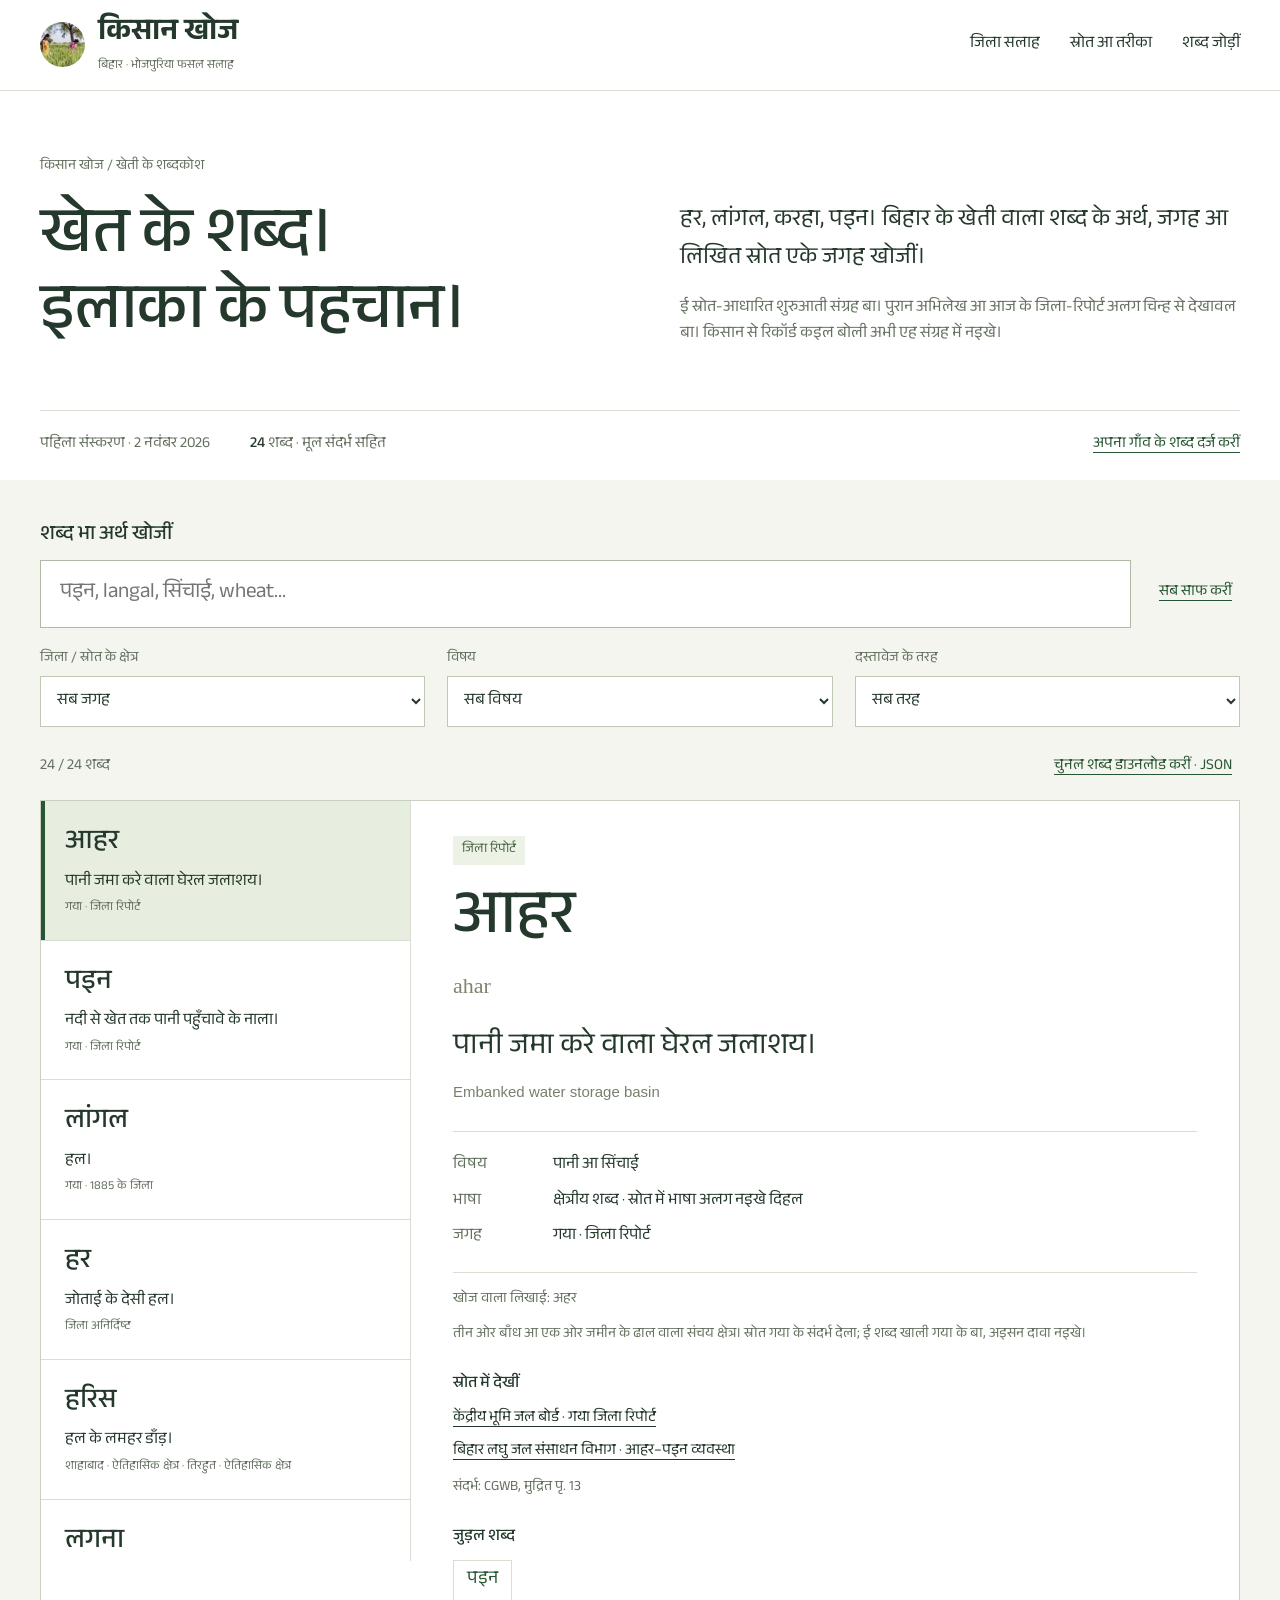
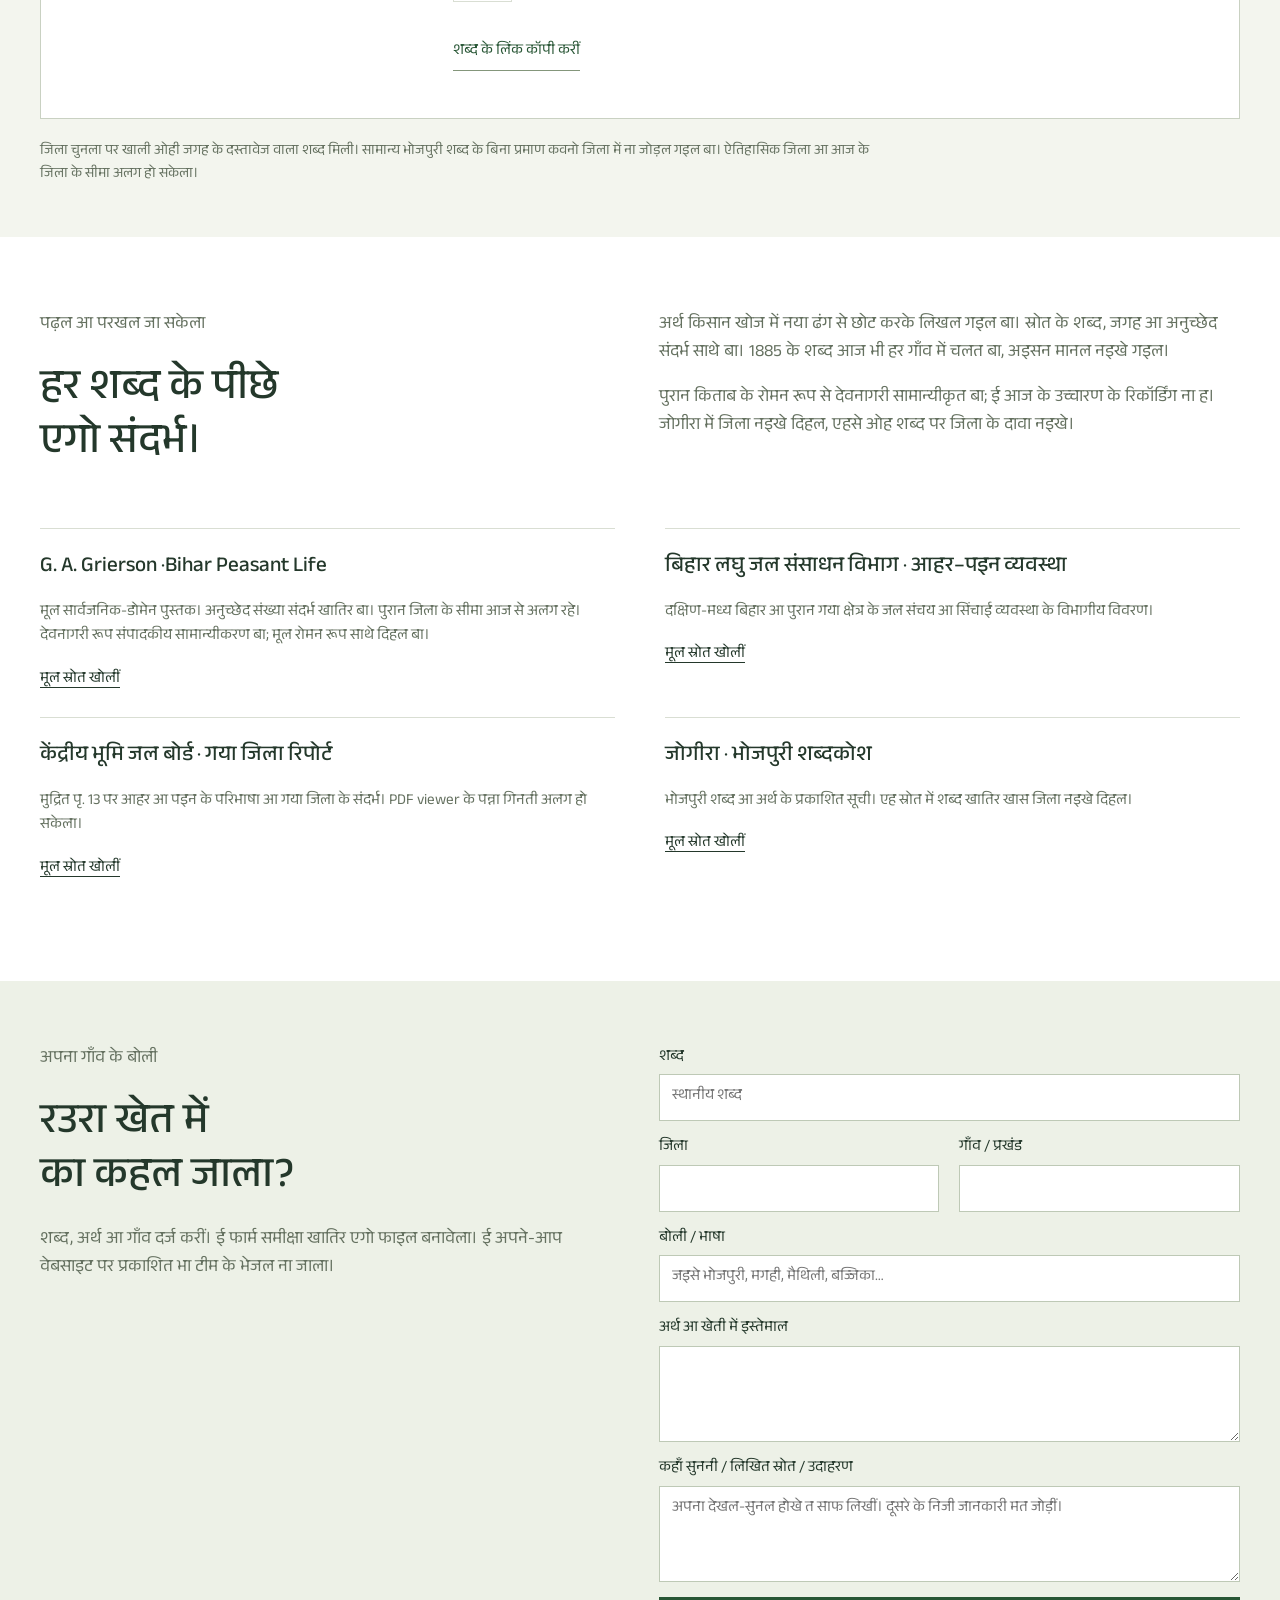
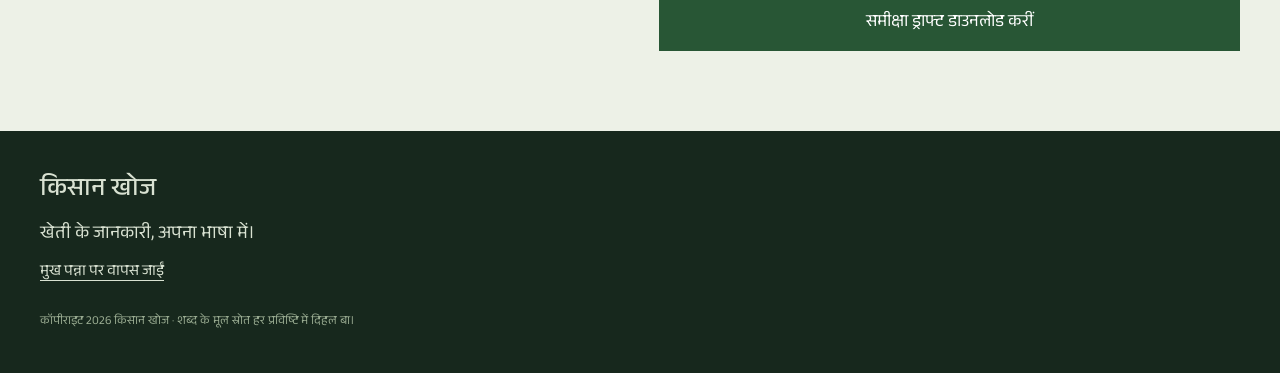
==== github-pages/dictionary.html @ ed2d0105 "Add sourced Bihar agricultural dictionary with district filters" ====
<!doctype html>
<html lang="bho">
<head>
  <meta charset="utf-8"><meta name="viewport" content="width=device-width, initial-scale=1">
  <title>खेती के शब्दकोश | किसान खोज</title>
  <meta name="description" content="बिहार के खेती वाला क्षेत्रीय शब्द। गया, पटना, सारण आ ऐतिहासिक क्षेत्र के स्रोत सहित शब्द, अर्थ आ संदर्भ खोजीं।">
  <link rel="canonical" href="https://kisankhoj.com/dictionary.html">
  <meta name="theme-color" content="#285635">
  <link rel="preconnect" href="https://fonts.googleapis.com"><link rel="preconnect" href="https://fonts.gstatic.com" crossorigin>
  <link href="https://fonts.googleapis.com/css2?family=Anek+Devanagari:wght@400;500;600;700&display=swap" rel="stylesheet">
  <link rel="stylesheet" href="dictionary.css">
  <script defer src="dictionary-data.js"></script><script defer src="dictionary.js"></script>
</head>
<body>
  <a class="skip" href="#dictionary-search">शब्द खोज पर जाईं</a>
  <header><div class="wrap header-inner"><a class="brand" href="index.html"><img src="assets/brand/finding-farmers-logo.jpg" alt=""><span>किसान खोज<small>बिहार · भोजपुरिया फसल सलाह</small></span></a><nav aria-label="मुख्य नेविगेशन"><a href="index.html#model">जिला सलाह</a><a href="#sources">स्रोत आ तरीका</a><a href="#contribute">शब्द जोड़ीं</a></nav></div></header>
  <main>
    <section class="intro wrap"><p class="eyebrow">किसान खोज / खेती के शब्दकोश</p><div class="intro-grid"><h1>खेत के शब्द।<br>इलाका के पहचान।</h1><div><p class="lead">हर, लांगल, करहा, पइन। बिहार के खेती वाला शब्द के अर्थ, जगह आ लिखित स्रोत एके जगह खोजीं।</p><p>ई स्रोत-आधारित शुरुआती संग्रह बा। पुरान अभिलेख आ आज के जिला-रिपोर्ट अलग चिन्ह से देखावल बा। किसान से रिकॉर्ड कइल बोली अभी एह संग्रह में नइखे।</p></div></div><div class="edition"><span>पहिला संस्करण · 2 नवंबर 2026</span><span><b id="total-entries">24</b> शब्द · मूल संदर्भ सहित</span><a href="#contribute">अपना गाँव के शब्द दर्ज करीं</a></div></section>
    <section class="dictionary-area" id="browse"><div class="wrap">
      <form id="filters" role="search"><label class="search-label" for="dictionary-search">शब्द भा अर्थ खोजीं</label><div class="search-row"><input type="search" id="dictionary-search" placeholder="पइन, langal, सिंचाई, wheat…" autocomplete="off"><button type="reset" class="quiet">सब साफ करीं</button></div><div class="filter-row"><label>जिला / स्रोत के क्षेत्र<select id="place-filter"><option value="">सब जगह</option></select></label><label>विषय<select id="category-filter"><option value="">सब विषय</option></select></label><label>दस्तावेज के तरह<select id="evidence-filter"><option value="">सब तरह</option><option value="documented">जिला रिपोर्ट</option><option value="historical">ऐतिहासिक अभिलेख · 1885</option><option value="lexicon">भोजपुरी शब्दकोश · जिला अनिर्दिष्ट</option></select></label></div></form>
      <div class="results-toolbar"><p id="result-count" role="status" aria-live="polite"></p><button id="export" class="quiet" type="button">चुनल शब्द डाउनलोड करीं · JSON</button></div>
      <div class="dictionary-layout"><div class="word-index"><h2 class="sr-only">शब्द सूची</h2><div id="word-list"></div></div><article class="entry-detail" id="entry-detail" aria-label="चुनल शब्द के जानकारी"></article></div>
      <p class="coverage-note">जिला चुनला पर खाली ओही जगह के दस्तावेज वाला शब्द मिली। सामान्य भोजपुरी शब्द के बिना प्रमाण कवनो जिला में ना जोड़ल गइल बा। ऐतिहासिक जिला आ आज के जिला के सीमा अलग हो सकेला।</p>
      <noscript><p>शब्द खोज खातिर JavaScript चालू करीं। <a href="dictionary-data.js">पूरा स्रोत सहित शब्द डेटा</a> अलग से उपलब्ध बा।</p></noscript>
    </div></section>
    <section class="wrap sources-section" id="sources"><div class="section-grid"><div><p class="eyebrow">पढ़ल आ परखल जा सकेला</p><h2>हर शब्द के पीछे<br>एगो संदर्भ।</h2></div><div><p>अर्थ किसान खोज में नया ढंग से छोट करके लिखल गइल बा। स्रोत के शब्द, जगह आ अनुच्छेद संदर्भ साथे बा। 1885 के शब्द आज भी हर गाँव में चलत बा, अइसन मानल नइखे गइल।</p><p>पुरान किताब के रोमन रूप से देवनागरी सामान्यीकृत बा; ई आज के उच्चारण के रिकॉर्डिंग ना ह। जोगीरा में जिला नइखे दिहल, एहसे ओह शब्द पर जिला के दावा नइखे।</p></div></div><div id="source-list"></div></section>
    <section class="contribution" id="contribute"><div class="wrap section-grid"><div><p class="eyebrow">अपना गाँव के बोली</p><h2>रउरा खेत में<br>का कहल जाला?</h2><p>शब्द, अर्थ आ गाँव दर्ज करीं। ई फार्म समीक्षा खातिर एगो फाइल बनावेला। ई अपने-आप वेबसाइट पर प्रकाशित भा टीम के भेजल ना जाला।</p></div><form id="contribution-form"><label>शब्द<input name="word" required maxlength="80" placeholder="स्थानीय शब्द"></label><div class="two-fields"><label>जिला<input name="district" required maxlength="80"></label><label>गाँव / प्रखंड<input name="village" required maxlength="120"></label></div><label>बोली / भाषा<input name="language" required maxlength="80" placeholder="जइसे भोजपुरी, मगही, मैथिली, बज्जिका…"></label><label>अर्थ आ खेती में इस्तेमाल<textarea name="meaning" required maxlength="1200" rows="3"></textarea></label><label>कहाँ सुननी / लिखित स्रोत / उदाहरण<textarea name="evidence" required maxlength="1600" rows="3" placeholder="अपना देखल-सुनल होखे त साफ लिखीं। दूसरे के निजी जानकारी मत जोड़ीं।"></textarea></label><button type="submit">समीक्षा ड्राफ्ट डाउनलोड करीं</button><p id="contribution-status" role="status"></p></form></div></section>
  </main>
  <footer><div class="wrap"><b>किसान खोज</b><p>खेती के जानकारी, अपना भाषा में।</p><a href="index.html">मुख पन्ना पर वापस जाईं</a><small>कॉपीराइट 2026 किसान खोज · शब्द के मूल स्रोत हर प्रविष्टि में दिहल बा।</small></div></footer>
</body></html>
---- github-pages/dictionary.css ----
:root{--green:#285635;--ink:#24382b;--muted:#657160;--line:#d9ded3;--paper:#f3f5ee;font-family:'Anek Devanagari',sans-serif;color:var(--ink);font-size:18px}*{box-sizing:border-box}body{margin:0;background:#fff;line-height:1.65}a{color:inherit;text-underline-offset:5px}button,input,select,textarea{font:inherit}button{cursor:pointer}button:disabled{opacity:.4;cursor:default}a:focus-visible,button:focus-visible,input:focus-visible,select:focus-visible,textarea:focus-visible{outline:3px solid #bd873e;outline-offset:3px}.wrap{width:min(1240px,calc(100% - 80px));margin:auto}header{border-bottom:1px solid var(--line);background:#fff}.header-inner{display:flex;align-items:center;justify-content:space-between;gap:25px;min-height:90px}.brand{display:flex;align-items:center;gap:13px;text-decoration:none;font-weight:650;font-size:30px;line-height:1.2}.brand img{width:45px;height:45px;object-fit:cover;border-radius:50%}.brand small{display:block;font-weight:400;font-size:12px;margin-top:6px;color:var(--muted)}header nav{display:flex;gap:30px;font-size:16px}header nav a{text-decoration:none}.skip{position:absolute;top:-100px;left:20px;background:#fff;padding:10px;z-index:100}.skip:focus{top:5px}.intro{padding:65px 0 0}.eyebrow{font-size:14px;color:var(--muted);margin:0 0 24px}h1,h2,h3,p{overflow-wrap:anywhere}h1{font-size:clamp(42px,5vw,66px);line-height:1.18;font-weight:500;margin:0;letter-spacing:-.02em}.intro-grid{display:grid;grid-template-columns:1fr 1fr;gap:80px}.intro-grid .lead{font-size:23px;color:var(--ink);margin:0 0 17px}.intro-grid p{color:var(--muted);font-size:16px}.edition{display:flex;align-items:center;gap:40px;border-top:1px solid var(--line);margin-top:45px;padding:22px 0;font-size:15px;color:var(--muted)}.edition a{margin-left:auto;color:var(--green)}.edition b{font-weight:500;color:var(--ink)}.dictionary-area{background:var(--paper);padding:40px 0 50px}.search-label{display:block;font-weight:500;font-size:20px;margin-bottom:7px}.search-row{display:flex;gap:20px}.search-row input{flex:1;min-width:0;font-size:21px;padding:16px 19px;background:#fff;border:1px solid #aebaa6;border-radius:0}.quiet{border:0;background:transparent;color:var(--green);font-size:15px;text-decoration:underline;text-underline-offset:5px;padding:8px}.filter-row{display:grid;grid-template-columns:1fr 1fr 1fr;gap:22px;margin-top:20px}.filter-row label{display:grid;gap:5px;font-size:14px;color:var(--muted)}select,input,textarea{border:1px solid #bec9b6;background:#fff;color:var(--ink);border-radius:0;padding:10px 12px;min-width:0;max-width:100%}.filter-row select{font-size:16px;width:100%}.results-toolbar{display:flex;align-items:center;justify-content:space-between;gap:20px;margin:20px 0 12px}.results-toolbar p{margin:0;font-size:15px;color:var(--muted)}.dictionary-layout{display:grid;grid-template-columns:370px minmax(0,1fr);background:#fff;border:1px solid #c9d1c2;align-items:start}.word-index{border-right:1px solid var(--line);max-height:760px;overflow:auto;overscroll-behavior:contain}.word-button{display:block;width:100%;border:0;border-bottom:1px solid var(--line);background:#fff;text-align:left;color:var(--ink);padding:21px 24px}.word-button:hover{background:#f5f7f1}.word-button[aria-pressed=true]{background:#e7eddf;box-shadow:inset 4px 0 0 var(--green)}.index-word{display:block;font-weight:500;font-size:27px}.index-meaning{display:block;font-size:16px;margin:3px 0}.word-button small{font-size:12px;color:var(--muted);display:block}.entry-detail{padding:34px 42px;min-height:670px;scroll-margin-top:20px}.entry-status{display:inline-block;margin:0 0 20px;padding:4px 9px;background:#edf2e7;color:#4b6544;font-size:13px}.entry-status.historical{background:#f5eddd;color:#7b633a}.entry-detail h2{font-size:62px;font-weight:500;line-height:1.2;margin:0}.roman{font-family:Georgia,serif;font-size:22px;color:#7e856e;margin:8px 0 25px}.meaning{font-size:29px;margin:0 0 6px;line-height:1.4}.english{font-family:Arial,sans-serif;font-size:15px;color:#75806d;margin:10px 0 27px}.entry-detail dl{display:grid;grid-template-columns:80px 1fr;gap:9px 20px;border-top:1px solid var(--line);border-bottom:1px solid var(--line);padding:21px 0;font-size:16px}.entry-detail dt{color:var(--muted)}.entry-detail dd{margin:0}.entry-detail h3{font-size:16px;font-weight:500;margin:25px 0 9px}.entry-note,.evidence-note{font-size:14px;color:var(--muted);margin:12px 0}.evidence-note{border-left:2px solid #c9b183;padding:5px 12px;color:#826e4b}.entry-sources{list-style:none;padding:0;margin:0;font-size:15px;display:grid;gap:8px}.related button{border:1px solid var(--line);background:#fff;color:var(--green);padding:5px 13px;margin:0 8px 8px 0}.entry-actions{margin-top:25px}.entry-actions button{border:0;border-bottom:1px solid #84967b;padding:5px 0;background:none;color:var(--green);font-size:15px}.entry-actions p{font-size:13px;color:var(--muted)}.coverage-note{color:var(--muted);font-size:14px;max-width:850px;margin:22px 0 0}.empty{padding:25px}.empty h3{font-weight:500}.empty p{font-size:15px}.sources-section{padding:75px 0}.section-grid{display:grid;grid-template-columns:1fr 1.1fr;gap:90px}.section-grid h2{font-size:42px;font-weight:500;line-height:1.3;margin:0 0 20px}.section-grid p{color:var(--muted);font-size:17px;margin-top:0}#source-list{margin-top:35px;display:grid;grid-template-columns:1fr 1fr;column-gap:50px}#source-list article{border-top:1px solid var(--line);padding:22px 0}#source-list h3{font-size:21px;font-weight:500;margin:0 0 8px}#source-list p{font-size:15px;color:var(--muted)}#source-list a{font-size:15px}.contribution{background:#edf1e7;padding:65px 0}.contribution form{display:grid;gap:15px}.contribution label{display:grid;gap:4px;font-size:15px}.two-fields{display:grid;grid-template-columns:1fr 1fr;gap:20px}.contribution textarea{resize:vertical}.contribution button{padding:12px 20px;border:1px solid var(--green);background:var(--green);color:#fff;font-size:17px}.contribution #contribution-status{margin:0;font-size:14px}footer{background:#17281d;color:#d9e2d2;padding:40px 0}footer b{font-weight:500;font-size:25px}footer p{margin:8px 0}footer small{display:block;margin-top:25px;color:#98aa90;font-size:12px}footer a{font-size:15px}.sr-only{position:absolute;width:1px;height:1px;padding:0;margin:-1px;overflow:hidden;clip:rect(0,0,0,0);white-space:nowrap;border:0}
@media(max-width:1000px){.wrap{width:calc(100% - 48px)}.dictionary-layout{grid-template-columns:300px minmax(0,1fr)}.entry-detail{padding:30px}.intro-grid,.section-grid{gap:35px}.edition{gap:20px}.edition a{font-size:13px}}
@media(max-width:760px){.wrap{width:calc(100% - 36px)}.header-inner{flex-wrap:wrap;gap:14px;padding:15px 0}header nav{width:100%;font-size:14px;gap:25px}.brand{font-size:25px}.intro{padding-top:35px}.intro-grid,.section-grid{grid-template-columns:1fr;gap:24px}h1{font-size:43px}.intro-grid .lead{font-size:21px}.edition{flex-wrap:wrap;gap:8px 20px;margin-top:25px}.edition a{margin-left:0;width:100%}.dictionary-area{padding-top:25px}.filter-row{grid-template-columns:1fr;gap:12px}.search-row{gap:8px}.search-row input{font-size:18px;padding:13px}.search-row button{font-size:13px}.results-toolbar{align-items:start}.results-toolbar button{font-size:12px}.dictionary-layout{grid-template-columns:1fr}.word-index{max-height:280px;border-right:0;border-bottom:1px solid #b8c5ae}.word-button{padding:14px 20px}.index-word{font-size:24px}.entry-detail{padding:27px 22px;min-height:0}.entry-detail h2{font-size:48px}.meaning{font-size:25px}.section-grid h2{font-size:35px}.sources-section{padding:45px 0}#source-list{grid-template-columns:1fr}.contribution{padding:40px 0}.two-fields{gap:12px}}
@media(prefers-reduced-motion:no-preference){html{scroll-behavior:smooth}}
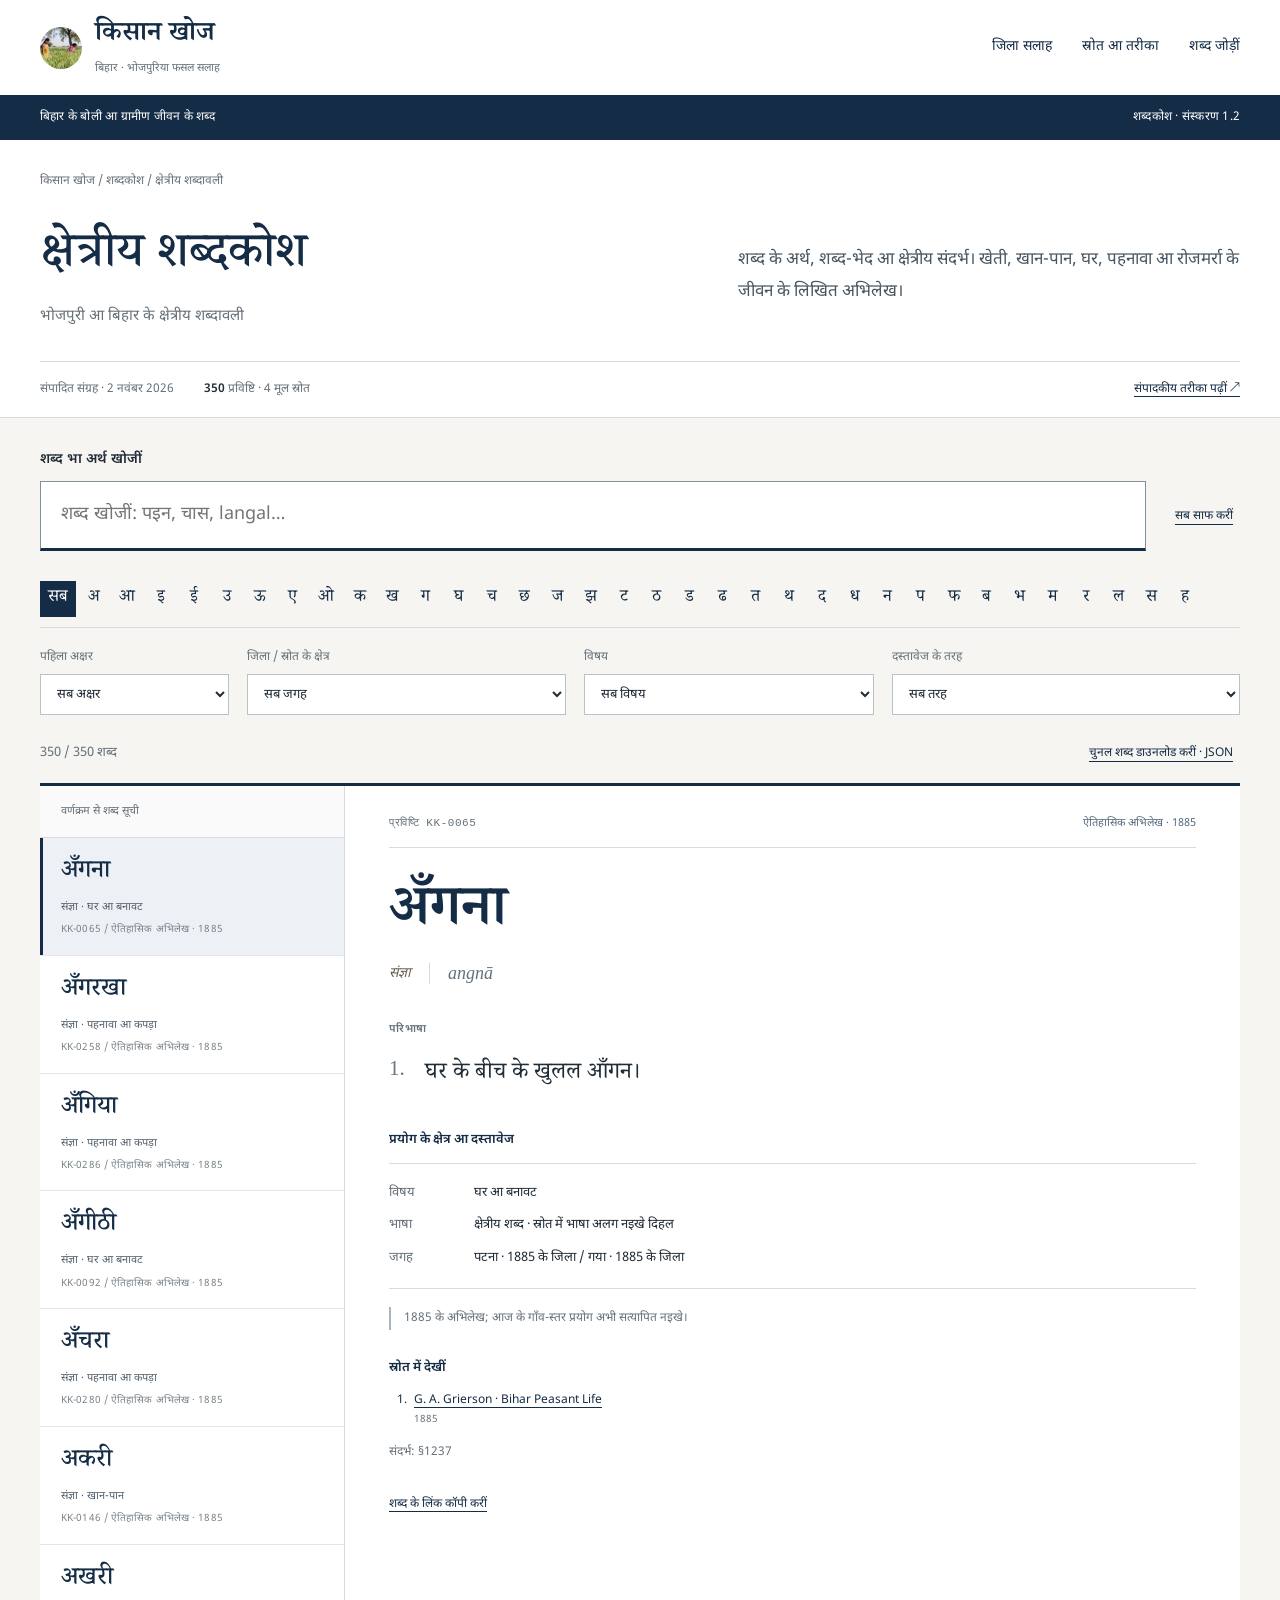
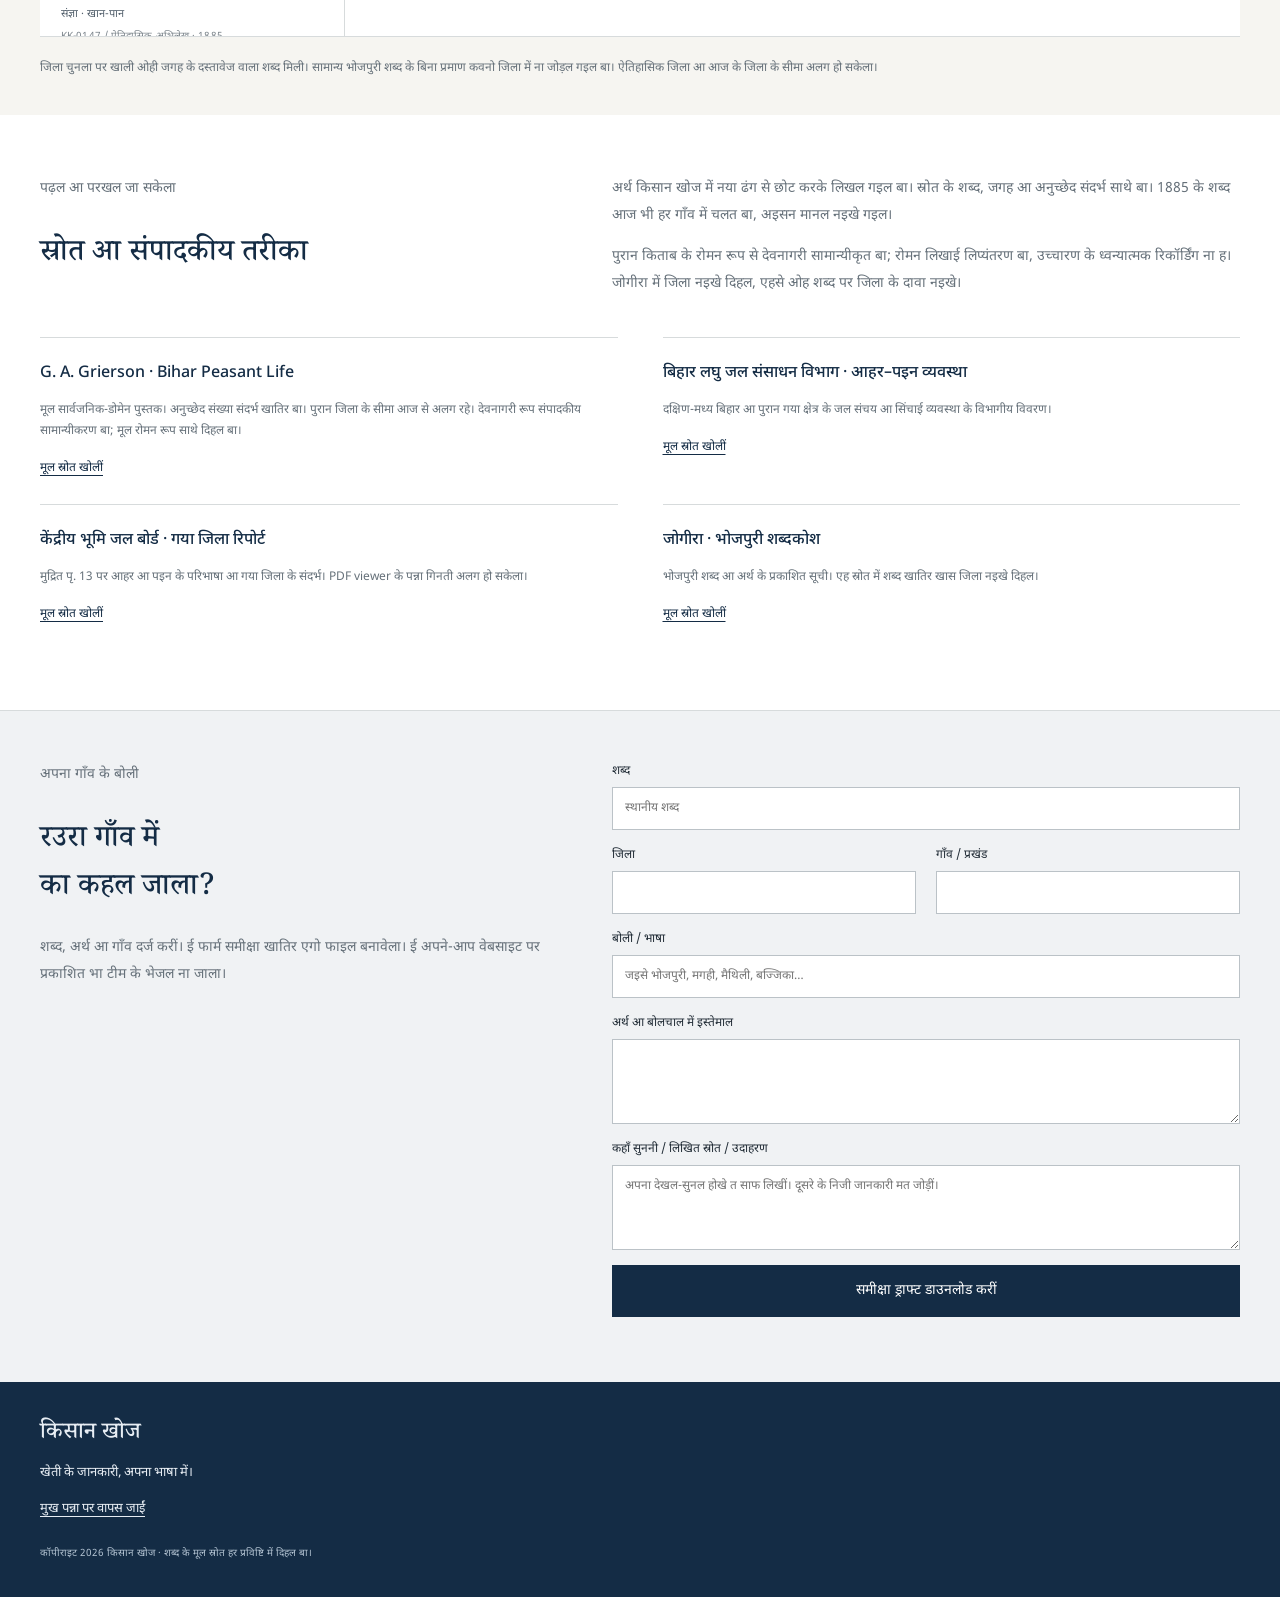
==== commit a63c4f93: "Expand regional dictionary to 350 sourced headwords and scholarly layout" ====
--- a/github-pages/dictionary.html
+++ b/github-pages/dictionary.html
@@ -2,12 +2,12 @@
 <html lang="bho">
 <head>
   <meta charset="utf-8"><meta name="viewport" content="width=device-width, initial-scale=1">
-  <title>खेती के शब्दकोश | किसान खोज</title>
-  <meta name="description" content="बिहार के खेती वाला क्षेत्रीय शब्द। गया, पटना, सारण आ ऐतिहासिक क्षेत्र के स्रोत सहित शब्द, अर्थ आ संदर्भ खोजीं।">
+  <title>क्षेत्रीय शब्दकोश | किसान खोज</title>
+  <meta name="description" content="बिहार के 350 क्षेत्रीय शब्द के स्रोत-सहित शब्दकोश। खेती, खान-पान, घर, पहनावा आ ग्रामीण जीवन के परिभाषा आ अभिलेख खोजीं।">
   <link rel="canonical" href="https://kisankhoj.com/dictionary.html">
-  <meta name="theme-color" content="#285635">
+  <meta name="theme-color" content="#142c45">
   <link rel="preconnect" href="https://fonts.googleapis.com"><link rel="preconnect" href="https://fonts.gstatic.com" crossorigin>
-  <link href="https://fonts.googleapis.com/css2?family=Anek+Devanagari:wght@400;500;600;700&display=swap" rel="stylesheet">
+  <link href="https://fonts.googleapis.com/css2?family=Noto+Sans+Devanagari:wght@400;500;600;700&family=Noto+Serif+Devanagari:wght@400;500;600;700&display=swap" rel="stylesheet">
   <link rel="stylesheet" href="dictionary.css">
   <script defer src="dictionary-data.js"></script><script defer src="dictionary.js"></script>
 </head>
@@ -15,16 +15,17 @@
   <a class="skip" href="#dictionary-search">शब्द खोज पर जाईं</a>
   <header><div class="wrap header-inner"><a class="brand" href="index.html"><img src="assets/brand/finding-farmers-logo.jpg" alt=""><span>किसान खोज<small>बिहार · भोजपुरिया फसल सलाह</small></span></a><nav aria-label="मुख्य नेविगेशन"><a href="index.html#model">जिला सलाह</a><a href="#sources">स्रोत आ तरीका</a><a href="#contribute">शब्द जोड़ीं</a></nav></div></header>
   <main>
-    <section class="intro wrap"><p class="eyebrow">किसान खोज / खेती के शब्दकोश</p><div class="intro-grid"><h1>खेत के शब्द।<br>इलाका के पहचान।</h1><div><p class="lead">हर, लांगल, करहा, पइन। बिहार के खेती वाला शब्द के अर्थ, जगह आ लिखित स्रोत एके जगह खोजीं।</p><p>ई स्रोत-आधारित शुरुआती संग्रह बा। पुरान अभिलेख आ आज के जिला-रिपोर्ट अलग चिन्ह से देखावल बा। किसान से रिकॉर्ड कइल बोली अभी एह संग्रह में नइखे।</p></div></div><div class="edition"><span>पहिला संस्करण · 2 नवंबर 2026</span><span><b id="total-entries">24</b> शब्द · मूल संदर्भ सहित</span><a href="#contribute">अपना गाँव के शब्द दर्ज करीं</a></div></section>
+    <div class="publication-bar"><div class="wrap"><span>बिहार के बोली आ ग्रामीण जीवन के शब्द</span><span>शब्दकोश · संस्करण 1.2</span></div></div>
+    <section class="intro wrap"><p class="eyebrow">किसान खोज / शब्दकोश / क्षेत्रीय शब्दावली</p><div class="intro-grid"><div><h1>क्षेत्रीय शब्दकोश</h1><p class="subtitle">भोजपुरी आ बिहार के क्षेत्रीय शब्दावली</p></div><p class="lead">शब्द के अर्थ, शब्द-भेद आ क्षेत्रीय संदर्भ। खेती, खान-पान, घर, पहनावा आ रोजमर्रा के जीवन के लिखित अभिलेख।</p></div><div class="edition"><span>संपादित संग्रह · 2 नवंबर 2026</span><span><b id="total-entries">350</b> प्रविष्टि · 4 मूल स्रोत</span><a href="#sources">संपादकीय तरीका पढ़ीं ↗</a></div></section>
     <section class="dictionary-area" id="browse"><div class="wrap">
-      <form id="filters" role="search"><label class="search-label" for="dictionary-search">शब्द भा अर्थ खोजीं</label><div class="search-row"><input type="search" id="dictionary-search" placeholder="पइन, langal, सिंचाई, wheat…" autocomplete="off"><button type="reset" class="quiet">सब साफ करीं</button></div><div class="filter-row"><label>जिला / स्रोत के क्षेत्र<select id="place-filter"><option value="">सब जगह</option></select></label><label>विषय<select id="category-filter"><option value="">सब विषय</option></select></label><label>दस्तावेज के तरह<select id="evidence-filter"><option value="">सब तरह</option><option value="documented">जिला रिपोर्ट</option><option value="historical">ऐतिहासिक अभिलेख · 1885</option><option value="lexicon">भोजपुरी शब्दकोश · जिला अनिर्दिष्ट</option></select></label></div></form>
+      <form id="filters" role="search"><label class="search-label" for="dictionary-search">शब्द भा अर्थ खोजीं</label><div class="search-row"><input type="search" id="dictionary-search" placeholder="शब्द खोजीं: पइन, चास, langal…" autocomplete="off"><button type="reset" class="quiet">सब साफ करीं</button></div><div class="alphabet" id="alphabet" aria-label="पहिला अक्षर से शब्द चुनीं"></div><div class="filter-row"><label>पहिला अक्षर<select id="letter-filter"><option value="">सब अक्षर</option></select></label><label>जिला / स्रोत के क्षेत्र<select id="place-filter"><option value="">सब जगह</option></select></label><label>विषय<select id="category-filter"><option value="">सब विषय</option></select></label><label>दस्तावेज के तरह<select id="evidence-filter"><option value="">सब तरह</option><option value="documented">जिला रिपोर्ट</option><option value="historical">ऐतिहासिक अभिलेख · 1885</option><option value="lexicon">भोजपुरी शब्दकोश · जिला अनिर्दिष्ट</option></select></label></div></form>
       <div class="results-toolbar"><p id="result-count" role="status" aria-live="polite"></p><button id="export" class="quiet" type="button">चुनल शब्द डाउनलोड करीं · JSON</button></div>
-      <div class="dictionary-layout"><div class="word-index"><h2 class="sr-only">शब्द सूची</h2><div id="word-list"></div></div><article class="entry-detail" id="entry-detail" aria-label="चुनल शब्द के जानकारी"></article></div>
+      <div class="dictionary-layout"><div class="word-index"><div class="index-heading">वर्णक्रम से शब्द सूची</div><div id="word-list"></div></div><article class="entry-detail" id="entry-detail" aria-label="चुनल शब्द के जानकारी"></article></div>
       <p class="coverage-note">जिला चुनला पर खाली ओही जगह के दस्तावेज वाला शब्द मिली। सामान्य भोजपुरी शब्द के बिना प्रमाण कवनो जिला में ना जोड़ल गइल बा। ऐतिहासिक जिला आ आज के जिला के सीमा अलग हो सकेला।</p>
       <noscript><p>शब्द खोज खातिर JavaScript चालू करीं। <a href="dictionary-data.js">पूरा स्रोत सहित शब्द डेटा</a> अलग से उपलब्ध बा।</p></noscript>
     </div></section>
-    <section class="wrap sources-section" id="sources"><div class="section-grid"><div><p class="eyebrow">पढ़ल आ परखल जा सकेला</p><h2>हर शब्द के पीछे<br>एगो संदर्भ।</h2></div><div><p>अर्थ किसान खोज में नया ढंग से छोट करके लिखल गइल बा। स्रोत के शब्द, जगह आ अनुच्छेद संदर्भ साथे बा। 1885 के शब्द आज भी हर गाँव में चलत बा, अइसन मानल नइखे गइल।</p><p>पुरान किताब के रोमन रूप से देवनागरी सामान्यीकृत बा; ई आज के उच्चारण के रिकॉर्डिंग ना ह। जोगीरा में जिला नइखे दिहल, एहसे ओह शब्द पर जिला के दावा नइखे।</p></div></div><div id="source-list"></div></section>
-    <section class="contribution" id="contribute"><div class="wrap section-grid"><div><p class="eyebrow">अपना गाँव के बोली</p><h2>रउरा खेत में<br>का कहल जाला?</h2><p>शब्द, अर्थ आ गाँव दर्ज करीं। ई फार्म समीक्षा खातिर एगो फाइल बनावेला। ई अपने-आप वेबसाइट पर प्रकाशित भा टीम के भेजल ना जाला।</p></div><form id="contribution-form"><label>शब्द<input name="word" required maxlength="80" placeholder="स्थानीय शब्द"></label><div class="two-fields"><label>जिला<input name="district" required maxlength="80"></label><label>गाँव / प्रखंड<input name="village" required maxlength="120"></label></div><label>बोली / भाषा<input name="language" required maxlength="80" placeholder="जइसे भोजपुरी, मगही, मैथिली, बज्जिका…"></label><label>अर्थ आ खेती में इस्तेमाल<textarea name="meaning" required maxlength="1200" rows="3"></textarea></label><label>कहाँ सुननी / लिखित स्रोत / उदाहरण<textarea name="evidence" required maxlength="1600" rows="3" placeholder="अपना देखल-सुनल होखे त साफ लिखीं। दूसरे के निजी जानकारी मत जोड़ीं।"></textarea></label><button type="submit">समीक्षा ड्राफ्ट डाउनलोड करीं</button><p id="contribution-status" role="status"></p></form></div></section>
+    <section class="wrap sources-section" id="sources"><div class="section-grid"><div><p class="eyebrow">पढ़ल आ परखल जा सकेला</p><h2>स्रोत आ संपादकीय तरीका</h2></div><div><p>अर्थ किसान खोज में नया ढंग से छोट करके लिखल गइल बा। स्रोत के शब्द, जगह आ अनुच्छेद संदर्भ साथे बा। 1885 के शब्द आज भी हर गाँव में चलत बा, अइसन मानल नइखे गइल।</p><p>पुरान किताब के रोमन रूप से देवनागरी सामान्यीकृत बा; रोमन लिखाई लिप्यंतरण बा, उच्चारण के ध्वन्यात्मक रिकॉर्डिंग ना ह। जोगीरा में जिला नइखे दिहल, एहसे ओह शब्द पर जिला के दावा नइखे।</p></div></div><div id="source-list"></div></section>
+    <section class="contribution" id="contribute"><div class="wrap section-grid"><div><p class="eyebrow">अपना गाँव के बोली</p><h2>रउरा गाँव में<br>का कहल जाला?</h2><p>शब्द, अर्थ आ गाँव दर्ज करीं। ई फार्म समीक्षा खातिर एगो फाइल बनावेला। ई अपने-आप वेबसाइट पर प्रकाशित भा टीम के भेजल ना जाला।</p></div><form id="contribution-form"><label>शब्द<input name="word" required maxlength="80" placeholder="स्थानीय शब्द"></label><div class="two-fields"><label>जिला<input name="district" required maxlength="80"></label><label>गाँव / प्रखंड<input name="village" required maxlength="120"></label></div><label>बोली / भाषा<input name="language" required maxlength="80" placeholder="जइसे भोजपुरी, मगही, मैथिली, बज्जिका…"></label><label>अर्थ आ बोलचाल में इस्तेमाल<textarea name="meaning" required maxlength="1200" rows="3"></textarea></label><label>कहाँ सुननी / लिखित स्रोत / उदाहरण<textarea name="evidence" required maxlength="1600" rows="3" placeholder="अपना देखल-सुनल होखे त साफ लिखीं। दूसरे के निजी जानकारी मत जोड़ीं।"></textarea></label><button type="submit">समीक्षा ड्राफ्ट डाउनलोड करीं</button><p id="contribution-status" role="status"></p></form></div></section>
   </main>
   <footer><div class="wrap"><b>किसान खोज</b><p>खेती के जानकारी, अपना भाषा में।</p><a href="index.html">मुख पन्ना पर वापस जाईं</a><small>कॉपीराइट 2026 किसान खोज · शब्द के मूल स्रोत हर प्रविष्टि में दिहल बा।</small></div></footer>
 </body></html>
--- a/github-pages/dictionary.css
+++ b/github-pages/dictionary.css
@@ -1,4 +1,9 @@
-:root{--green:#285635;--ink:#24382b;--muted:#657160;--line:#d9ded3;--paper:#f3f5ee;font-family:'Anek Devanagari',sans-serif;color:var(--ink);font-size:18px}*{box-sizing:border-box}body{margin:0;background:#fff;line-height:1.65}a{color:inherit;text-underline-offset:5px}button,input,select,textarea{font:inherit}button{cursor:pointer}button:disabled{opacity:.4;cursor:default}a:focus-visible,button:focus-visible,input:focus-visible,select:focus-visible,textarea:focus-visible{outline:3px solid #bd873e;outline-offset:3px}.wrap{width:min(1240px,calc(100% - 80px));margin:auto}header{border-bottom:1px solid var(--line);background:#fff}.header-inner{display:flex;align-items:center;justify-content:space-between;gap:25px;min-height:90px}.brand{display:flex;align-items:center;gap:13px;text-decoration:none;font-weight:650;font-size:30px;line-height:1.2}.brand img{width:45px;height:45px;object-fit:cover;border-radius:50%}.brand small{display:block;font-weight:400;font-size:12px;margin-top:6px;color:var(--muted)}header nav{display:flex;gap:30px;font-size:16px}header nav a{text-decoration:none}.skip{position:absolute;top:-100px;left:20px;background:#fff;padding:10px;z-index:100}.skip:focus{top:5px}.intro{padding:65px 0 0}.eyebrow{font-size:14px;color:var(--muted);margin:0 0 24px}h1,h2,h3,p{overflow-wrap:anywhere}h1{font-size:clamp(42px,5vw,66px);line-height:1.18;font-weight:500;margin:0;letter-spacing:-.02em}.intro-grid{display:grid;grid-template-columns:1fr 1fr;gap:80px}.intro-grid .lead{font-size:23px;color:var(--ink);margin:0 0 17px}.intro-grid p{color:var(--muted);font-size:16px}.edition{display:flex;align-items:center;gap:40px;border-top:1px solid var(--line);margin-top:45px;padding:22px 0;font-size:15px;color:var(--muted)}.edition a{margin-left:auto;color:var(--green)}.edition b{font-weight:500;color:var(--ink)}.dictionary-area{background:var(--paper);padding:40px 0 50px}.search-label{display:block;font-weight:500;font-size:20px;margin-bottom:7px}.search-row{display:flex;gap:20px}.search-row input{flex:1;min-width:0;font-size:21px;padding:16px 19px;background:#fff;border:1px solid #aebaa6;border-radius:0}.quiet{border:0;background:transparent;color:var(--green);font-size:15px;text-decoration:underline;text-underline-offset:5px;padding:8px}.filter-row{display:grid;grid-template-columns:1fr 1fr 1fr;gap:22px;margin-top:20px}.filter-row label{display:grid;gap:5px;font-size:14px;color:var(--muted)}select,input,textarea{border:1px solid #bec9b6;background:#fff;color:var(--ink);border-radius:0;padding:10px 12px;min-width:0;max-width:100%}.filter-row select{font-size:16px;width:100%}.results-toolbar{display:flex;align-items:center;justify-content:space-between;gap:20px;margin:20px 0 12px}.results-toolbar p{margin:0;font-size:15px;color:var(--muted)}.dictionary-layout{display:grid;grid-template-columns:370px minmax(0,1fr);background:#fff;border:1px solid #c9d1c2;align-items:start}.word-index{border-right:1px solid var(--line);max-height:760px;overflow:auto;overscroll-behavior:contain}.word-button{display:block;width:100%;border:0;border-bottom:1px solid var(--line);background:#fff;text-align:left;color:var(--ink);padding:21px 24px}.word-button:hover{background:#f5f7f1}.word-button[aria-pressed=true]{background:#e7eddf;box-shadow:inset 4px 0 0 var(--green)}.index-word{display:block;font-weight:500;font-size:27px}.index-meaning{display:block;font-size:16px;margin:3px 0}.word-button small{font-size:12px;color:var(--muted);display:block}.entry-detail{padding:34px 42px;min-height:670px;scroll-margin-top:20px}.entry-status{display:inline-block;margin:0 0 20px;padding:4px 9px;background:#edf2e7;color:#4b6544;font-size:13px}.entry-status.historical{background:#f5eddd;color:#7b633a}.entry-detail h2{font-size:62px;font-weight:500;line-height:1.2;margin:0}.roman{font-family:Georgia,serif;font-size:22px;color:#7e856e;margin:8px 0 25px}.meaning{font-size:29px;margin:0 0 6px;line-height:1.4}.english{font-family:Arial,sans-serif;font-size:15px;color:#75806d;margin:10px 0 27px}.entry-detail dl{display:grid;grid-template-columns:80px 1fr;gap:9px 20px;border-top:1px solid var(--line);border-bottom:1px solid var(--line);padding:21px 0;font-size:16px}.entry-detail dt{color:var(--muted)}.entry-detail dd{margin:0}.entry-detail h3{font-size:16px;font-weight:500;margin:25px 0 9px}.entry-note,.evidence-note{font-size:14px;color:var(--muted);margin:12px 0}.evidence-note{border-left:2px solid #c9b183;padding:5px 12px;color:#826e4b}.entry-sources{list-style:none;padding:0;margin:0;font-size:15px;display:grid;gap:8px}.related button{border:1px solid var(--line);background:#fff;color:var(--green);padding:5px 13px;margin:0 8px 8px 0}.entry-actions{margin-top:25px}.entry-actions button{border:0;border-bottom:1px solid #84967b;padding:5px 0;background:none;color:var(--green);font-size:15px}.entry-actions p{font-size:13px;color:var(--muted)}.coverage-note{color:var(--muted);font-size:14px;max-width:850px;margin:22px 0 0}.empty{padding:25px}.empty h3{font-weight:500}.empty p{font-size:15px}.sources-section{padding:75px 0}.section-grid{display:grid;grid-template-columns:1fr 1.1fr;gap:90px}.section-grid h2{font-size:42px;font-weight:500;line-height:1.3;margin:0 0 20px}.section-grid p{color:var(--muted);font-size:17px;margin-top:0}#source-list{margin-top:35px;display:grid;grid-template-columns:1fr 1fr;column-gap:50px}#source-list article{border-top:1px solid var(--line);padding:22px 0}#source-list h3{font-size:21px;font-weight:500;margin:0 0 8px}#source-list p{font-size:15px;color:var(--muted)}#source-list a{font-size:15px}.contribution{background:#edf1e7;padding:65px 0}.contribution form{display:grid;gap:15px}.contribution label{display:grid;gap:4px;font-size:15px}.two-fields{display:grid;grid-template-columns:1fr 1fr;gap:20px}.contribution textarea{resize:vertical}.contribution button{padding:12px 20px;border:1px solid var(--green);background:var(--green);color:#fff;font-size:17px}.contribution #contribution-status{margin:0;font-size:14px}footer{background:#17281d;color:#d9e2d2;padding:40px 0}footer b{font-weight:500;font-size:25px}footer p{margin:8px 0}footer small{display:block;margin-top:25px;color:#98aa90;font-size:12px}footer a{font-size:15px}.sr-only{position:absolute;width:1px;height:1px;padding:0;margin:-1px;overflow:hidden;clip:rect(0,0,0,0);white-space:nowrap;border:0}
-@media(max-width:1000px){.wrap{width:calc(100% - 48px)}.dictionary-layout{grid-template-columns:300px minmax(0,1fr)}.entry-detail{padding:30px}.intro-grid,.section-grid{gap:35px}.edition{gap:20px}.edition a{font-size:13px}}
-@media(max-width:760px){.wrap{width:calc(100% - 36px)}.header-inner{flex-wrap:wrap;gap:14px;padding:15px 0}header nav{width:100%;font-size:14px;gap:25px}.brand{font-size:25px}.intro{padding-top:35px}.intro-grid,.section-grid{grid-template-columns:1fr;gap:24px}h1{font-size:43px}.intro-grid .lead{font-size:21px}.edition{flex-wrap:wrap;gap:8px 20px;margin-top:25px}.edition a{margin-left:0;width:100%}.dictionary-area{padding-top:25px}.filter-row{grid-template-columns:1fr;gap:12px}.search-row{gap:8px}.search-row input{font-size:18px;padding:13px}.search-row button{font-size:13px}.results-toolbar{align-items:start}.results-toolbar button{font-size:12px}.dictionary-layout{grid-template-columns:1fr}.word-index{max-height:280px;border-right:0;border-bottom:1px solid #b8c5ae}.word-button{padding:14px 20px}.index-word{font-size:24px}.entry-detail{padding:27px 22px;min-height:0}.entry-detail h2{font-size:48px}.meaning{font-size:25px}.section-grid h2{font-size:35px}.sources-section{padding:45px 0}#source-list{grid-template-columns:1fr}.contribution{padding:40px 0}.two-fields{gap:12px}}
+:root{--navy:#142c45;--ink:#212c36;--muted:#66717a;--line:#d7dbdc;--paper:#f6f5f1;--serif:'Noto Serif Devanagari',Georgia,serif;--sans:'Noto Sans Devanagari',Arial,sans-serif;font:16px var(--sans);color:var(--ink)}
+*{box-sizing:border-box}body{margin:0;line-height:1.75;background:#fff}a{color:var(--navy);text-underline-offset:4px}button,input,select,textarea{font:inherit}button{cursor:pointer}button:disabled{opacity:.45;cursor:default}a:focus-visible,button:focus-visible,input:focus-visible,select:focus-visible,textarea:focus-visible{outline:3px solid #bc8038;outline-offset:3px}.wrap{width:min(1220px,calc(100% - 80px));margin:auto}.skip{position:absolute;top:-100px;left:20px;background:#fff;padding:10px;z-index:100}.skip:focus{top:5px}
+header{background:#fff}.header-inner{display:flex;align-items:center;justify-content:space-between;gap:24px;min-height:95px}.brand{display:flex;align-items:center;gap:13px;text-decoration:none;font:600 27px var(--serif);line-height:1.25}.brand img{width:42px;height:42px;object-fit:cover;border-radius:50%}.brand small{display:block;font:11px var(--sans);margin-top:7px;color:var(--muted)}header nav{display:flex;gap:30px;font-size:14px}header nav a{text-decoration:none;border-bottom:1px solid transparent}header nav a:hover{border-color:var(--navy)}.publication-bar{background:var(--navy);color:#fff;font-size:12px;letter-spacing:.02em}.publication-bar .wrap{display:flex;justify-content:space-between;padding:12px 0;gap:20px}.intro{padding-top:31px}.eyebrow{font-size:12px;color:var(--muted);margin:0 0 30px}.intro-grid{display:grid;grid-template-columns:1.25fr 1fr;gap:70px;align-items:center}h1,h2,h3,p{overflow-wrap:anywhere}h1{font:500 clamp(34px,4vw,49px)/1.5 var(--serif);margin:0;color:var(--navy)}.subtitle{font-size:15px;color:var(--muted);margin:8px 0 0}.lead{font-size:17px;line-height:1.9;margin:0;color:#495661}.edition{display:flex;align-items:center;gap:30px;border-top:1px solid var(--line);margin-top:31px;padding:17px 0;font-size:12px;color:var(--muted)}.edition a{margin-left:auto}.edition b{font-weight:600;color:var(--ink)}
+.dictionary-area{background:var(--paper);border-top:1px solid var(--line);padding:30px 0 35px}.search-label{display:block;font-size:14px;font-weight:600;margin-bottom:9px}.search-row{display:flex;gap:22px}.search-row input{flex:1;min-width:0;font-size:18px;padding:17px 20px;border:1px solid #81909d;border-bottom:3px solid var(--navy);background:#fff}.quiet{border:0;background:none;color:var(--navy);font-size:12px;text-decoration:underline;text-underline-offset:5px;padding:7px}select,input,textarea{border:1px solid #bbc2c7;background:#fff;color:var(--ink);border-radius:0;padding:10px 12px;min-width:0;max-width:100%}.alphabet{display:flex;flex-wrap:wrap;gap:2px;margin-top:20px;padding:10px 0;border-bottom:1px solid var(--line)}.alphabet button{border:0;background:transparent;color:var(--navy);min-width:31px;height:36px;padding:4px 8px;font:17px var(--serif)}.alphabet button[aria-pressed=true]{background:var(--navy);color:#fff}.alphabet button:hover{outline:1px solid #a6b3be}.filter-row{display:grid;grid-template-columns:.65fr 1.1fr 1fr 1.2fr;gap:18px;margin-top:19px}.filter-row label{display:grid;gap:6px;font-size:12px;color:var(--muted)}.filter-row select{font-size:13px;width:100%}.results-toolbar{display:flex;align-items:center;justify-content:space-between;gap:20px;margin:21px 0 12px}.results-toolbar p{margin:0;font-size:13px;font-variant-numeric:tabular-nums;color:var(--muted)}
+.dictionary-layout{display:grid;grid-template-columns:305px minmax(0,1fr);background:#fff;border-top:3px solid var(--navy);border-bottom:1px solid var(--line);align-items:start}.word-index{border-right:1px solid var(--line);max-height:850px;overflow:auto;overscroll-behavior:contain;scrollbar-width:thin}.index-heading{font-size:11px;color:var(--muted);padding:16px 21px;border-bottom:1px solid var(--line);background:#fafafa;position:sticky;top:0;z-index:1}.word-button{display:block;width:100%;border:0;border-bottom:1px solid #e4e7e9;background:#fff;text-align:left;color:var(--ink);padding:16px 21px}.word-button:hover{background:#f5f6f7}.word-button[aria-pressed=true]{background:#edf1f5;box-shadow:inset 3px 0 0 var(--navy)}.index-word{display:block;font:500 25px/1.6 var(--serif);color:var(--navy)}.index-meaning{display:block;font-size:11px;margin:4px 0;color:#54616d}.word-button small{font-size:10px;letter-spacing:.01em;color:#7a838a;display:block}.entry-detail{padding:28px 44px 35px;min-height:780px;scroll-margin-top:15px}.entry-mast{display:flex;justify-content:space-between;gap:15px;align-items:center;margin:0 0 25px;padding-bottom:14px;border-bottom:1px solid var(--line)}.accession{font:11px ui-monospace,SFMono-Regular,monospace;letter-spacing:.05em;color:var(--muted)}.entry-status{font-size:11px;color:#576a7d}.entry-detail h2{font:600 57px/1.5 var(--serif);margin:0;color:var(--navy)}.lexical-line{display:flex;align-items:center;gap:18px;margin:3px 0 34px}.word-class{font-size:14px;font-style:italic;color:#675d54}.roman{font:italic 18px Georgia,serif;color:var(--muted);border-left:1px solid var(--line);padding-left:18px}.entry-detail h3{font-weight:600;font-size:13px;margin:27px 0 11px;color:var(--navy)}.entry-detail .sense-label{font-size:11px;letter-spacing:.04em;margin-bottom:14px;color:var(--muted)}.sense{display:grid;grid-template-columns:27px 1fr;gap:9px;margin-bottom:32px}.sense-number{font:21px Georgia,serif;padding-top:3px;color:#677586}.meaning{font:400 23px/1.9 var(--serif);margin:0}.entry-detail dl{display:grid;grid-template-columns:65px 1fr;gap:10px 20px;border-top:1px solid var(--line);border-bottom:1px solid var(--line);padding:18px 0;margin:0 0 18px;font-size:13px}.entry-detail dt{color:var(--muted)}.entry-detail dd{margin:0}.entry-note,.evidence-note{font-size:12px;line-height:1.9;color:var(--muted);margin:12px 0}.evidence-note{padding-left:13px;border-left:2px solid #a8b6c3}.entry-sources{padding-left:21px;margin:0;font-size:12px}.entry-sources li{padding-left:4px;margin:9px 0}.entry-sources small{display:block;color:var(--muted);font-size:10px}.related{border-top:1px solid var(--line);margin-top:24px}.related button{border:0;border-bottom:1px solid #b5c0ca;background:#fff;color:var(--navy);padding:3px 0;margin:0 18px 7px 0;font:17px var(--serif)}.entry-actions{margin-top:25px}.entry-actions button{border:0;padding:5px 0;background:none;color:var(--navy);font-size:12px;text-decoration:underline;text-underline-offset:4px}.entry-actions p{font-size:12px;color:var(--muted)}.coverage-note{font-size:12px;line-height:1.9;color:var(--muted);max-width:930px;margin:20px 0 0}.empty{padding:25px}.empty h3{font-weight:500}.empty p{font-size:13px}
+.sources-section{padding:60px 0}.section-grid{display:grid;grid-template-columns:1fr 1.25fr;gap:70px}.section-grid h2{font:500 30px/1.6 var(--serif);margin:0 0 20px;color:var(--navy)}.section-grid p{color:var(--muted);font-size:14px;margin-top:0;line-height:1.95}#source-list{margin-top:25px;display:grid;grid-template-columns:1fr 1fr;column-gap:45px}#source-list article{border-top:1px solid var(--line);padding:22px 0}#source-list h3{font-size:16px;font-weight:500;margin:0 0 8px;color:var(--navy)}#source-list p{font-size:12px;color:var(--muted)}#source-list a{font-size:12px}.contribution{background:#f0f2f4;border-top:1px solid var(--line);padding:50px 0}.contribution form{display:grid;gap:15px}.contribution label{display:grid;gap:5px;font-size:12px}.two-fields{display:grid;grid-template-columns:1fr 1fr;gap:20px}.contribution textarea{resize:vertical}.contribution button{padding:13px 20px;border:1px solid var(--navy);background:var(--navy);color:#fff;font-size:14px}.contribution #contribution-status{margin:0;font-size:12px}footer{background:var(--navy);color:#e7edf3;padding:35px 0}footer b{font:500 23px var(--serif)}footer p{margin:10px 0;font-size:13px}footer small{display:block;margin-top:22px;color:#b2c2d1;font-size:10px}footer a{color:inherit;font-size:13px}.sr-only{position:absolute;width:1px;height:1px;padding:0;margin:-1px;overflow:hidden;clip:rect(0,0,0,0);white-space:nowrap;border:0}
+@media(max-width:1000px){.wrap{width:calc(100% - 48px)}.dictionary-layout{grid-template-columns:260px minmax(0,1fr)}.entry-detail{padding:25px}.intro-grid,.section-grid{gap:35px}.edition{gap:20px}.filter-row{grid-template-columns:1fr 1fr}}
+@media(max-width:760px){.wrap{width:calc(100% - 36px)}.header-inner{flex-wrap:wrap;gap:16px;padding:20px 0}header nav{width:100%;font-size:12px;gap:24px}.brand{font-size:24px}.publication-bar .wrap{font-size:10px;flex-wrap:wrap;gap:4px 16px}.intro{padding-top:25px}.intro-grid,.section-grid{grid-template-columns:1fr;gap:15px}h1{font-size:34px}.subtitle{font-size:13px}.lead{font-size:14px}.edition{flex-wrap:wrap;gap:8px 20px;margin-top:22px;font-size:11px}.edition a{margin-left:0}.dictionary-area{padding-top:23px}.search-row{gap:8px}.search-row input{font-size:15px;padding:14px}.search-row button{font-size:11px}.filter-row{gap:13px}.filter-row label{font-size:11px}.filter-row select{font-size:12px;padding:10px 7px}.results-toolbar{align-items:start}.results-toolbar button{font-size:10px}.dictionary-layout{grid-template-columns:1fr}.word-index{max-height:250px;border-right:0;border-bottom:1px solid var(--line)}.word-button{padding:12px 20px}.index-word{font-size:22px}.entry-detail{padding:24px 20px;min-height:0}.entry-mast{flex-wrap:wrap;gap:6px}.entry-detail h2{font-size:46px}.meaning{font-size:21px}.section-grid h2{font-size:27px}.sources-section{padding:40px 0}#source-list{grid-template-columns:1fr}.contribution{padding:35px 0}.two-fields{gap:12px}.alphabet button{min-width:29px;font-size:16px}}
 @media(prefers-reduced-motion:no-preference){html{scroll-behavior:smooth}}
